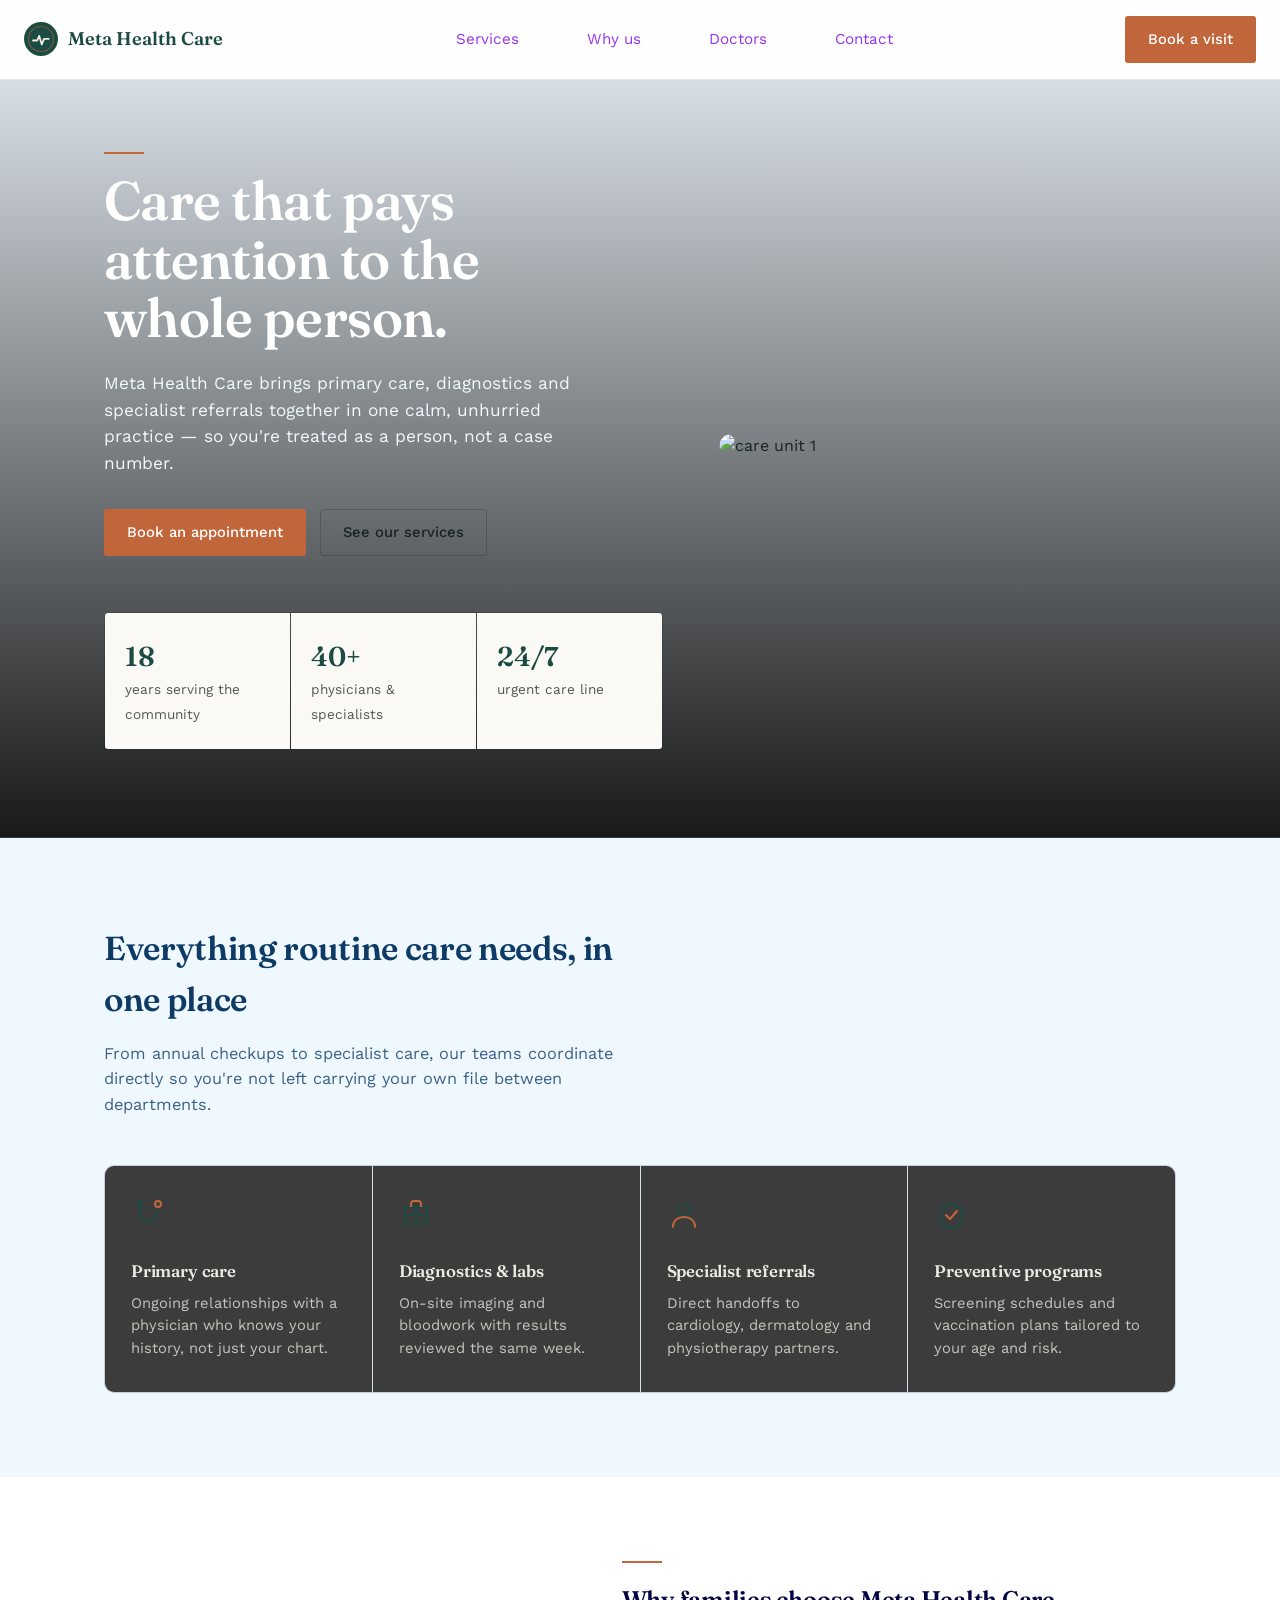
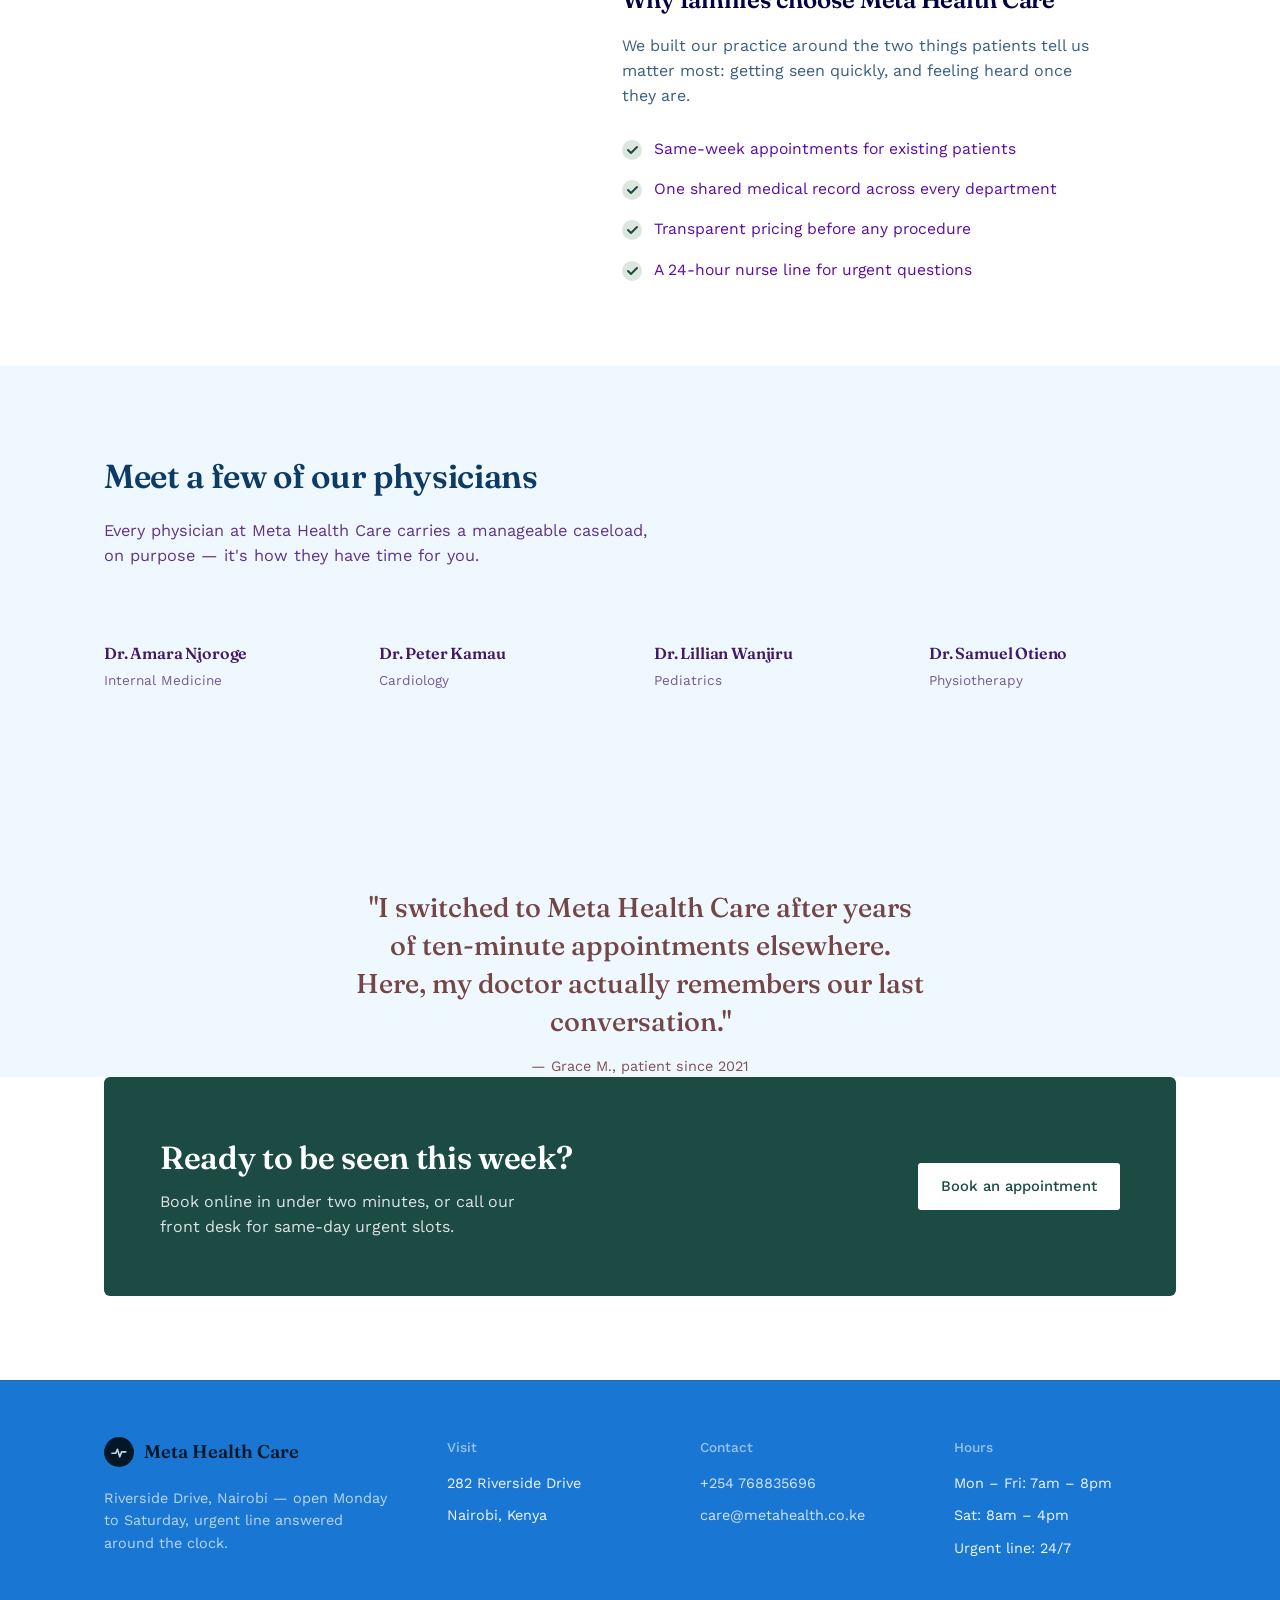
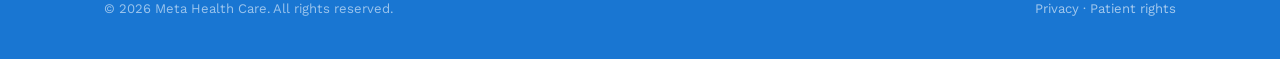
==== Index.html @ 143c92bd "Rename index.html to Index.html" ====
<!DOCTYPE html>
<html lang="en">
<head>
  <meta charset="UTF-8">
  <meta name="viewport" content="width=device-width, initial-scale=1.0">
  <title>Meta Health Care</title>

  <link rel="preconnect" href="https://fonts.googleapis.com">
<link rel="preconnect" href="https://fonts.gstatic.com" crossorigin>
<link href="https://fonts.googleapis.com/css2?family=Fraunces:opsz,wght@9..144,400;9..144,500;9..144,600&family=Work+Sans:wght@400;500;600&display=swap" rel="stylesheet">
<link rel="stylesheet" href="Meta.css">
<link rel="imaging" href="meta-images">
</head>


<body>
  
  <header>
  <div class="nav">
    <a class="brand" href="#top" aria-label="Meta Health Care home">
      <svg width="34" height="34" viewBox="0 0 34 34" fill="none" xmlns="http://www.w3.org/2000/svg">
        <circle cx="17" cy="17" r="17" fill="#1B4B43"/>
        <path d="M9 18.5h4.2l2-4.6 2.6 8.6 2.2-5.6h4.7" stroke="#F2EDE4" stroke-width="1.8" stroke-linecap="round" stroke-linejoin="round" fill="none"/>
        <circle cx="17" cy="17" r="12.5" stroke="#C1653B" stroke-width="1.2" opacity="0.55"/>
      </svg>
      <span>Meta Health Care</span>
    </a>
    <nav class="navlinks">
      <a href="#services">Services</a>
      <a href="#why">Why us</a>
      <a href="#doctors">Doctors</a>
      <a href="#contact">Contact</a>
    </nav>
    <a class="btn btn-primary" href="#contact">Book a visit</a>
    <button class="menu-btn" aria-label="Menu">
      <svg width="22" height="16" viewBox="0 0 22 16"><rect width="22" height="2" fill="currentColor"/><rect y="7" width="22" height="2" fill="currentColor"/><rect y="14" width="22" height="2" fill="currentColor"/></svg>
    </button>
  </div>
</header>
 
<main id="top">
 
  <section class="hero">
    <div class="wrap hero-grid">
      <div>
        <div class="eyebrow-line"></div>
        <h1>Care that pays attention to the whole person.</h1>
        <p style="color: aliceblue;" class="lede">Meta Health Care brings primary care, diagnostics and specialist referrals together in one calm, unhurried practice — so you're treated as a person, not a case number.</p>
        <div class="hero-actions">
          <a class="btn btn-primary" href="#contact">Book an appointment</a>
          <a class="btn btn-ghost" href="#services">See our services</a>
        </div>
        <div class="stat-strip">
          <div class="stat"><b>18</b><span>years serving the community</span></div>
          <div class="stat"><b>40+</b><span>physicians &amp; specialists</span></div>
          <div class="stat"><b>24/7</b><span>urgent care line</span></div>
        </div>
      </div>
      <div>
        <img style="height: 300px; 
        width: 450px; 
        object-fit: contain;
        border-radius: 50px;
        overflow: auto;
        object-fit: contain;" 
        src="meta-webp-images/webp/HC-2.webp" alt="care unit 1">
      </div>
      <!--
      <div class="hero-art">
        <svg viewBox="0 0 480 460" width="100%" xmlns="http://www.w3.org/2000/svg">
          <rect x="0" y="0" width="480" height="460" rx="8" fill="#DCE6DF"/>
          <circle cx="240" cy="180" r="110" fill="#1B4B43"/>
          <path d="M150 190h56l24-56 34 112 28-72h58" stroke="#F2EDE4" stroke-width="6" stroke-linecap="round" stroke-linejoin="round" fill="none"/>
          <circle cx="240" cy="180" r="150" stroke="#C1653B" stroke-width="2" fill="none" opacity="0.6"/>
          <g opacity="0.9">
            <rect x="70" y="330" width="150" height="90" rx="6" fill="#FBF9F5"/>
            <circle cx="100" cy="360" r="14" fill="#C1653B"/>
            <rect x="122" y="352" width="80" height="8" rx="4" fill="#1B4B43" opacity="0.7"/>
            <rect x="122" y="368" width="60" height="6" rx="3" fill="#1B4B43" opacity="0.4"/>
            <rect x="90" y="392" width="110" height="6" rx="3" fill="#1B4B43" opacity="0.25"/>
          </g>
          <g opacity="0.9">
            <rect x="250" y="300" width="160" height="120" rx="6" fill="#FBF9F5"/>
            <path d="M270 380l24-30 20 16 30-40 20 24" stroke="#1B4B43" stroke-width="4" fill="none" stroke-linecap="round" stroke-linejoin="round"/>
            <rect x="270" y="398" width="120" height="6" rx="3" fill="#1B4B43" opacity="0.3"/>
          </g>
        </svg>
        -->
      </div>
    </div>
  </section>
 
  <section id="services" class="band-sage">
    <div class="wrap">
      <div class="section-head">
        <h2 style="color: #0D3B66;">Everything routine care needs, in one place</h2>
        <p style="color: #0D3B66;">From annual checkups to specialist care, our teams coordinate directly so you're not left carrying your own file between departments.</p>
      </div>
      <div class="services-grid">
        <div class="service">
          <div class="icon"><svg width="34" height="34" viewBox="0 0 34 34" fill="none"><path d="M9 6v10a8 8 0 0016 0V6" stroke="#1B4B43" stroke-width="2" stroke-linecap="round"/><circle cx="27" cy="6" r="3" stroke="#C1653B" stroke-width="2"/><circle cx="9" cy="6" r="2" stroke="#1B4B43" stroke-width="2"/></svg></div>
          <h3>Primary care</h3>
          <p>Ongoing relationships with a physician who knows your history, not just your chart.</p>
        </div>
        <div class="service">
          <div class="icon"><svg width="34" height="34" viewBox="0 0 34 34" fill="none"><rect x="6" y="9" width="22" height="17" rx="2" stroke="#1B4B43" stroke-width="2"/><path d="M12 9V6a3 3 0 013-3h4a3 3 0 013 3v3" stroke="#C1653B" stroke-width="2"/><path d="M11 17h12M17 11v12" stroke="#1B4B43" stroke-width="2" stroke-linecap="round"/></svg></div>
          <h3>Diagnostics &amp; labs</h3>
          <p>On-site imaging and bloodwork with results reviewed the same week.</p>
        </div>
        <div class="service">
          <div class="icon"><svg width="34" height="34" viewBox="0 0 34 34" fill="none"><circle cx="17" cy="12" r="6" stroke="#1B4B43" stroke-width="2"/><path d="M6 29c0-6.6 5-10 11-10s11 3.4 11 10" stroke="#C1653B" stroke-width="2" stroke-linecap="round"/></svg></div>
          <h3>Specialist referrals</h3>
          <p>Direct handoffs to cardiology, dermatology and physiotherapy partners.</p>
        </div>
        <div class="service">
          <div class="icon"><svg width="34" height="34" viewBox="0 0 34 34" fill="none"><path d="M17 5c-7 5-11 5-11 5v9c0 7 5 10.5 11 11 6-.5 11-4 11-11v-9s-4 0-11-5z" stroke="#1B4B43" stroke-width="2" stroke-linejoin="round"/><path d="M12 17l4 4 7-8" stroke="#C1653B" stroke-width="2" stroke-linecap="round" stroke-linejoin="round"/></svg></div>
          <h3>Preventive programs</h3>
          <p>Screening schedules and vaccination plans tailored to your age and risk.</p>
        </div>
      </div>
    </div>
  </section>
 
  <section id="why" style="background-color: #fff;">
    <div class="wrap split">
      <div>
        <img style="border-radius: 50px;" src="meta-webp-images/webp/HC-7.webp" alt="">
        <!--
        <svg viewBox="0 0 360 420" width="100%" xmlns="http://www.w3.org/2000/svg">
          <rect width="360" height="420" rx="8" fill="#F2EDE4"/>
          <rect x="30" y="40" width="220" height="150" rx="6" fill="#1B4B43"/>
          <path d="M50 130h50l14-32 20 62 16-40h40" stroke="#F2EDE4" stroke-width="4" fill="none" stroke-linecap="round" stroke-linejoin="round"/>
          <rect x="90" y="220" width="240" height="150" rx="6" fill="#DCE6DF"/>
          <circle cx="140" cy="270" r="26" fill="#C1653B" opacity="0.85"/>
          <rect x="182" y="256" width="120" height="10" rx="5" fill="#1B4B43" opacity="0.6"/>
          <rect x="182" y="276" width="90" height="8" rx="4" fill="#1B4B43" opacity="0.35"/>
          <rect x="120" y="320" width="180" height="8" rx="4" fill="#1B4B43" opacity="0.25"/>
        </svg>
      -->
      </div>
      <div>
        <div class="eyebrow-line"></div>
        <h2 style="color: rgb(3, 3, 66);">Why families choose Meta Health Care</h2>
        <p style="opacity:.82; color:#0D3B66 ; max-width:48ch;">We built our practice around the two things patients tell us matter most: getting seen quickly, and feeling heard once they are.</p>
        <ul class="checklist">
          
          <li><svg width="20" height="20" viewBox="0 0 20 20"><circle cx="10" cy="10" r="10" fill="#DCE6DF"/><path d="M6 10l3 3 6-6" stroke="#1B4B43" stroke-width="2" fill="none" stroke-linecap="round" stroke-linejoin="round"/></svg> Same-week appointments for existing patients</li>
          <li><svg width="20" height="20" viewBox="0 0 20 20"><circle cx="10" cy="10" r="10" fill="#DCE6DF"/><path d="M6 10l3 3 6-6" stroke="#1B4B43" stroke-width="2" fill="none" stroke-linecap="round" stroke-linejoin="round"/></svg> One shared medical record across every department</li>
          <li><svg width="20" height="20" viewBox="0 0 20 20"><circle cx="10" cy="10" r="10" fill="#DCE6DF"/><path d="M6 10l3 3 6-6" stroke="#1B4B43" stroke-width="2" fill="none" stroke-linecap="round" stroke-linejoin="round"/></svg> Transparent pricing before any procedure</li>
          <li><svg width="20" height="20" viewBox="0 0 20 20"><circle cx="10" cy="10" r="10" fill="#DCE6DF"/><path d="M6 10l3 3 6-6" stroke="#1B4B43" stroke-width="2" fill="none" stroke-linecap="round" stroke-linejoin="round"/></svg> A 24-hour nurse line for urgent questions</li>
        </ul>
      </div>
    </div>
  </section>
 
  <section id="doctors" class="band-sage">
    <div class="wrap">
      <div class="section-head">
        <h2 style="color: #0D3B66;">Meet a few of our physicians</h2>
        <p style="color: rgb(57, 4, 107);">Every physician at Meta Health Care carries a manageable caseload, on purpose — it's how they have time for you.</p>
      </div>
      <div class="doctors-grid">
        <div class="doctor">
          <img src="meta-webp-images/webp/HC-3.webp" alt="">
          <!--
          <div class="portrait"><svg viewBox="0 0 200 250" width="100%" height="100%"><rect width="200" height="250" fill="#1B4B43"/><circle cx="100" cy="95" r="42" fill="#F2EDE4"/><path d="M40 250c0-45 27-70 60-70s60 25 60 70" fill="#F2EDE4"/></svg></div>
          -->
          <h3>Dr. Amara Njoroge</h3>
          <span>Internal Medicine</span>
        </div>
        <div class="doctor">
          <img src="meta-webp-images/webp/HC-4.webp" alt="">
          <!--
          <div class="portrait"><svg viewBox="0 0 200 250" width="100%" height="100%"><rect width="200" height="250" fill="#C1653B"/><circle cx="100" cy="95" r="42" fill="#F2EDE4"/><path d="M40 250c0-45 27-70 60-70s60 25 60 70" fill="#F2EDE4"/></svg></div>
          -->
          <h3>Dr. Peter Kamau</h3>
          <span>Cardiology</span>
        </div>
        <div class="doctor">
          <img src="meta-webp-images/webp/HC-5.webp" alt="">
          <!--
          <div class="portrait"><svg viewBox="0 0 200 250" width="100%" height="100%"><rect width="200" height="250" fill="#1B4B43"/><circle cx="100" cy="95" r="42" fill="#F2EDE4"/><path d="M40 250c0-45 27-70 60-70s60 25 60 70" fill="#F2EDE4"/></svg></div>
          -->
          <h3>Dr. Lillian Wanjiru</h3>
          <span>Pediatrics</span>
        </div>
        <div class="doctor">
          <img style="height: 168px;" src="meta-webp-images/webp/HC-6.webp" alt="">
          <!--
          <div class="portrait"><svg viewBox="0 0 200 250" width="100%" height="100%"><rect width="200" height="250" fill="#C1653B"/><circle cx="100" cy="95" r="42" fill="#F2EDE4"/><path d="M40 250c0-45 27-70 60-70s60 25 60 70" fill="#F2EDE4"/></svg></div>
          -->
          <h3>Dr. Samuel Otieno</h3>
          <span>Physiotherapy</span>
        </div>
      </div>
    </div>
  </section>
 
  <section style="height: 300px; background-color: aliceblue;">
    <div class="wrap quote">
      <p style="color: rgb(116, 70, 70);">"I switched to Meta Health Care after years of ten-minute appointments elsewhere. Here, my doctor actually remembers our last conversation."</p>
      <footer style="color: rgb(83, 28, 28);">— Grace M., patient since 2021</footer>
    </div>
  </section>
 
  <section style="padding-top:0; background-color: #fff;">
    <div class="wrap">
      <div class="cta-band">
        <div>
          <h2>Ready to be seen this week?</h2>
          <p>Book online in under two minutes, or call our front desk for same-day urgent slots.</p>
        </div>
        <a class="btn btn-primary" href="#contact" style="background:#fff; color:#1B4B43;">Book an appointment</a>
      </div>
    </div>
  </section>
 
</main>
 
<footer class="site" id="contact">
  <div class="wrap">
    <div class="foot-grid">
      <div>
        <a class="brand" href="#top" style="margin-bottom:12px; display:inline-flex;">
          <svg width="30" height="30" viewBox="0 0 34 34" fill="none"><circle cx="17" cy="17" r="17" fill="black"/><path d="M9 18.5h4.2l2-4.6 2.6 8.6 2.2-5.6h4.7" stroke="#F2EDE4" stroke-width="1.8" stroke-linecap="round" stroke-linejoin="round" fill="none"/></svg>
          <span style="color: black ;">Meta Health Care</span>
        </a>
        <p style="opacity:.75; color: aliceblue; max-width:32ch; margin:8px 0 0;">Riverside Drive, Nairobi — open Monday to Saturday, urgent line answered around the clock.</p>
      </div>
      <div>
        <h4 style="color: aliceblue;">Visit</h4>
        <ul style="color: aliceblue;">
          <li>282 Riverside Drive</li>
          <li>Nairobi, Kenya</li>
        </ul>
      </div>
      <div>
        <h4 style="color: aliceblue;">Contact</h4>
        <ul>
          <li><a href="tel:+254768835696">+254 768835696</a></li>
          <li><a href="mailto:care@metahealth.co.ke">care@metahealth.co.ke</a></li>
        </ul>
      </div>
      <div>
        <h4 style="color: aliceblue;">Hours</h4>
        <ul style="color: aliceblue;">
          <li>Mon – Fri: 7am – 8pm</li>
          <li>Sat: 8am – 4pm</li>
          <li>Urgent line: 24/7</li>
        </ul>
      </div>
    </div>
    <div class="foot-bottom">
      <span style="color: aliceblue">© 2026 Meta Health Care. All rights reserved.</span>
      <span>Privacy · Patient rights</span>
    </div>
  </div>
</footer>


</body>
</html>
---- Meta.css ----
:root{
    --pine:#1B4B43;
    --pine-dark:#123430;
    --sand:#F2EDE4;
    --sage:#DCE6DF;
    --clay:#C1653B;
    --ink:#172420;
    --paper:#FBF9F5;
    --bg:aliceblue;
    --band:#EAF4FB;
    padding-top: env(safe-area-inset-top, 0px);
    padding-bottom: env(safe-area-inset-bottom, 0px);
    box-sizing: border-box;
  }
  @media (prefers-color-scheme: dark){
    :root:not([data-theme="light"]){
      --paper:#12201D; --ink:#EDEAE2; --sand:#1A2B26; --sage:#22352F; --bg:#12201D; --band:#1A2B26;
    }
  }
  :root[data-theme="dark"]{
    --paper:#12201D; --ink:#EDEAE2; --sand:#1A2B26; --sage:#22352F; --bg:#12201D; --band:#1A2B26;
  }
  html{scroll-padding-top:70px; scroll-behavior:smooth;}
  *{box-sizing:border-box;}
  body{
    margin:0; background:var(--bg); color:var(--ink);
    font-family:"Work Sans", sans-serif; line-height:1.55;
    -webkit-font-smoothing:antialiased;
  }
  h1,h2,h3{font-family:"Fraunces", serif; font-weight:600; margin:0 0 .4em; letter-spacing:-0.01em;}
  a{color:inherit;}
  img,svg{max-width:100%;}
  .wrap{
    max-width:1120px; 
    margin:0 auto; 
    padding:0 24px;
    
  }
  .overflow-scroll{overflow-x:auto;}

  



 
  /* header */
  header{
    position:sticky; top:0; z-index:20;
    background:color-mix(in srgb, var(--paper) 88%, transparent);
    backdrop-filter:blur(8px);
    border-bottom:1px solid color-mix(in srgb, var(--ink) 8%, transparent);
  }
  .nav{
    display:flex; 
    align-items:center; 
    justify-content:space-between; 
    padding:16px 24px; 
    width:100%; 
    margin:0 auto;
    background-color: rgba(255,255,255,.9);
  }
  .brand{display:flex; align-items:center; gap:10px; text-decoration:none;}
  .brand span{font-family:"Fraunces", serif; font-weight:600; font-size:1.15rem; color:var(--pine);}
  :root[data-theme="dark"] .brand span{color:var(--ink);}
  @media (prefers-color-scheme:dark){
    :root:not([data-theme="light"]) .brand span{color:var(--ink);}
  }
  .navlinks{
    display:flex; 
    gap:28px; 
    font-size:.95rem;
    
    
  }
  .navlinks a{
    color: rgb(130, 14, 238);
    margin-right: 20px;
    margin-left: 20px;
    text-decoration:none; 
    opacity:.85; 
    transition:opacity .15s;}
  .navlinks a:hover{
    opacity:1;
    color: #C1653B;
    transition: .9s ease;
  }
  .btn{
    display:inline-block; padding:11px 22px; border-radius:3px; text-decoration:none;
    font-size:.92rem; font-weight:500; border:1px solid transparent; cursor:pointer;
  }
  .btn-primary{background:var(--clay); color:#fff;}
  .btn-primary:hover{background:color-mix(in srgb, var(--clay) 88%, black);}
  .btn-ghost{border-color:color-mix(in srgb, var(--ink) 25%, transparent);}
  .btn-ghost:hover{border-color:var(--ink);}
  .menu-btn{display:none; background:none; border:none; cursor:pointer;}
 
  /* hero */
  .hero{
    padding:72px 0 88px; 
    position:relative; 
    overflow:hidden;
    background-image:linear-gradient(
      to bottom, 
     rgba(0, 0, 0, 0.1), 
     rgba(0, 0, 0, 0.9) ),
     url(meta-webp-images/webp/HC-1.webp);
    background-repeat: no-repeat;
    background-position: center;
    background-size: cover; 
  }
  .hero-grid{display:grid; grid-template-columns:1.1fr .9fr; gap:56px; align-items:center;}
  .eyebrow-line{
    width:40px; 
    height:2px; 
    background:var(--clay); 
    margin-bottom:18px;
    color: aliceblue;
  }
  .hero h1{color:#fff; font-size:clamp(2.2rem, 4.4vw, 3.4rem); line-height:1.08; max-width:12ch;}
  .hero p.lede{
    font-size:1.08rem; 
    max-width:46ch; 
    color: #EDEAE2;
    margin:0 0 32px;
  }
  .hero-actions{display:flex; gap:14px; flex-wrap:wrap;}
  .hero-art{position:relative;}
  .stat-strip{
    display:grid; grid-template-columns:repeat(3,1fr); gap:1px;
    background:color-mix(in srgb, var(--ink) 10%, transparent);
    border:1px solid color-mix(in srgb, var(--ink) 10%, transparent);
    margin-top:56px; border-radius:4px; overflow:hidden;
  }
  .stat{background:var(--paper); padding:22px 20px;}
  .stat b{display:block; font-family:"Fraunces", serif; font-size:1.7rem; color:var(--pine); font-weight:600;}
  .stat span{font-size:.85rem; opacity:.75;}
 
  /* sections */
  section{padding:84px 0;}
  .section-head{max-width:56ch; margin-bottom:48px;}
  .section-head h2{font-size:clamp(1.6rem,2.6vw,2.1rem);}
  .section-head p{opacity:.8; font-size:1.02rem;}
  .band-sage{background-color:aliceblue;}
 
  .services-grid{display:grid; grid-template-columns:repeat(4,1fr); gap:1px; background:color-mix(in srgb, var(--ink) 10%, transparent); border:1px solid color-mix(in srgb, var(--ink) 10%, transparent); border-radius:10px; overflow:hidden;}
  .service{background:#3d3c3c; color:#EDEAE2; padding:32px 26px;}
  .service .icon{margin-bottom:18px;}
  .service h3{font-size:1.05rem; margin-bottom:8px;}
  .service p{font-size:.92rem; opacity:.78; margin:0;}
 
  .split{display:grid; grid-template-columns:.9fr 1.1fr; gap:64px; align-items:center;}
  .checklist{
    list-style:none; 
    margin:28px 0 0; 
    padding:0; 
    display:grid; 
    gap:16px;
    color: rgb(90, 11, 165);
  }
  .checklist li{display:flex; gap:12px; align-items:flex-start; font-size:.98rem;}
  .checklist svg{flex-shrink:0; margin-top:3px;}
 
  .doctors-grid{
    display:grid; 
    grid-template-columns:repeat(4,1fr); 
    gap:28px;
  }
  .doctor{
    text-align:left; 
    color: rgb(66, 24, 105);}
  .doctor .portrait{
    border-radius:4px; 
    margin-bottom:14px; 
    width:100%; 
    aspect-ratio:4/5; 
    overflow:hidden; 
    
    background:var(--sage);
  }
  .doctor h3{font-size:1rem; margin-bottom:2px;}
  .doctor span{
    font-size:.85rem; 
    opacity:.7;
  }
 
  .quote{max-width:62ch; margin:0 auto; text-align:center;}
  .quote p{font-family:"Fraunces", serif; font-size:clamp(1.3rem,2.4vw,1.7rem); font-weight:500; line-height:1.4; margin-bottom:15px; padding: 0;}
  .quote footer{font-size:.9rem; opacity:.75;}
 
  .cta-band{background:var(--pine); color:#fff; border-radius:6px; padding:56px; display:flex; align-items:center; justify-content:space-between; gap:32px; flex-wrap:wrap;}
  .cta-band h2{color:#fff; font-size:clamp(1.5rem,2.6vw,2rem); max-width:20ch; margin-bottom:8px;}
  .cta-band p{opacity:.85; margin:0; max-width:38ch;}
  .cta-band .btn-primary{background:var(--clay);}
 
  footer.site{color:#fff; padding:56px 0 40px; border-top:1px solid color-mix(in srgb, var(--ink) 10%, transparent); font-size:.9rem;
  background-color:#1976D2 ;}
  .foot-grid{display:grid; grid-template-columns:1.4fr 1fr 1fr 1fr; gap:32px; margin-bottom:40px;}
  .foot-grid h4{font-size:.85rem; margin:0 0 14px; opacity:.6; font-weight:500;}
  .foot-grid ul{list-style:none; color:#fff; margin:0; padding:0; display:grid; gap:10px;}
  .foot-grid a{text-decoration:none; opacity:.8;}
  .foot-grid a:hover{opacity:1;}
  .foot-bottom{display:flex; justify-content:space-between; opacity:.6; font-size:.82rem; flex-wrap:wrap; gap:8px;}
 
  @media (max-width:860px){
    .navlinks{display:none;}
    .menu-btn{display:block;}
    .hero-grid{grid-template-columns:1fr;}
    .stat-strip{grid-template-columns:1fr;}
    .services-grid{grid-template-columns:repeat(2,1fr);}
    .split{grid-template-columns:1fr; gap:36px;}
    .doctors-grid{grid-template-columns:repeat(2,1fr);}
    .cta-band{padding:36px 28px;}
    .foot-grid{grid-template-columns:1fr 1fr;}
  }
  @media (prefers-reduced-motion: reduce){ html{scroll-behavior:auto;} }
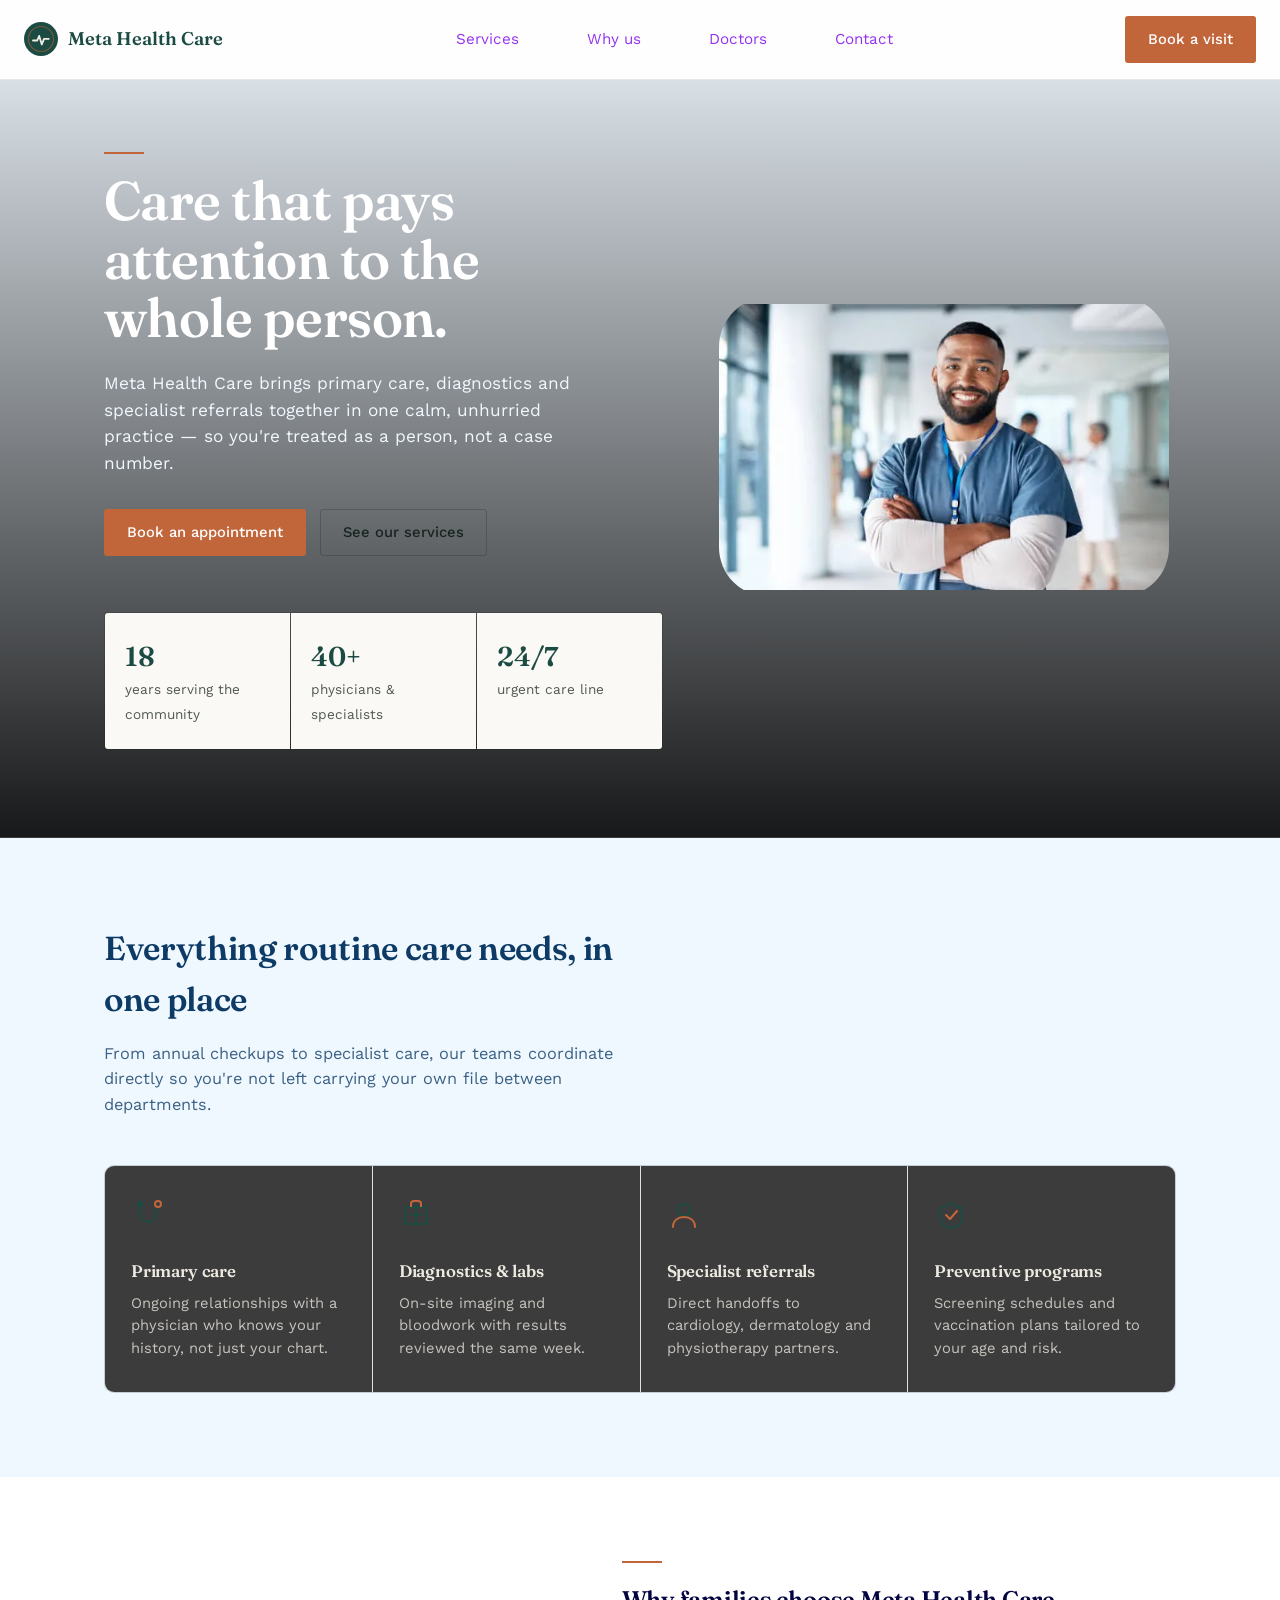
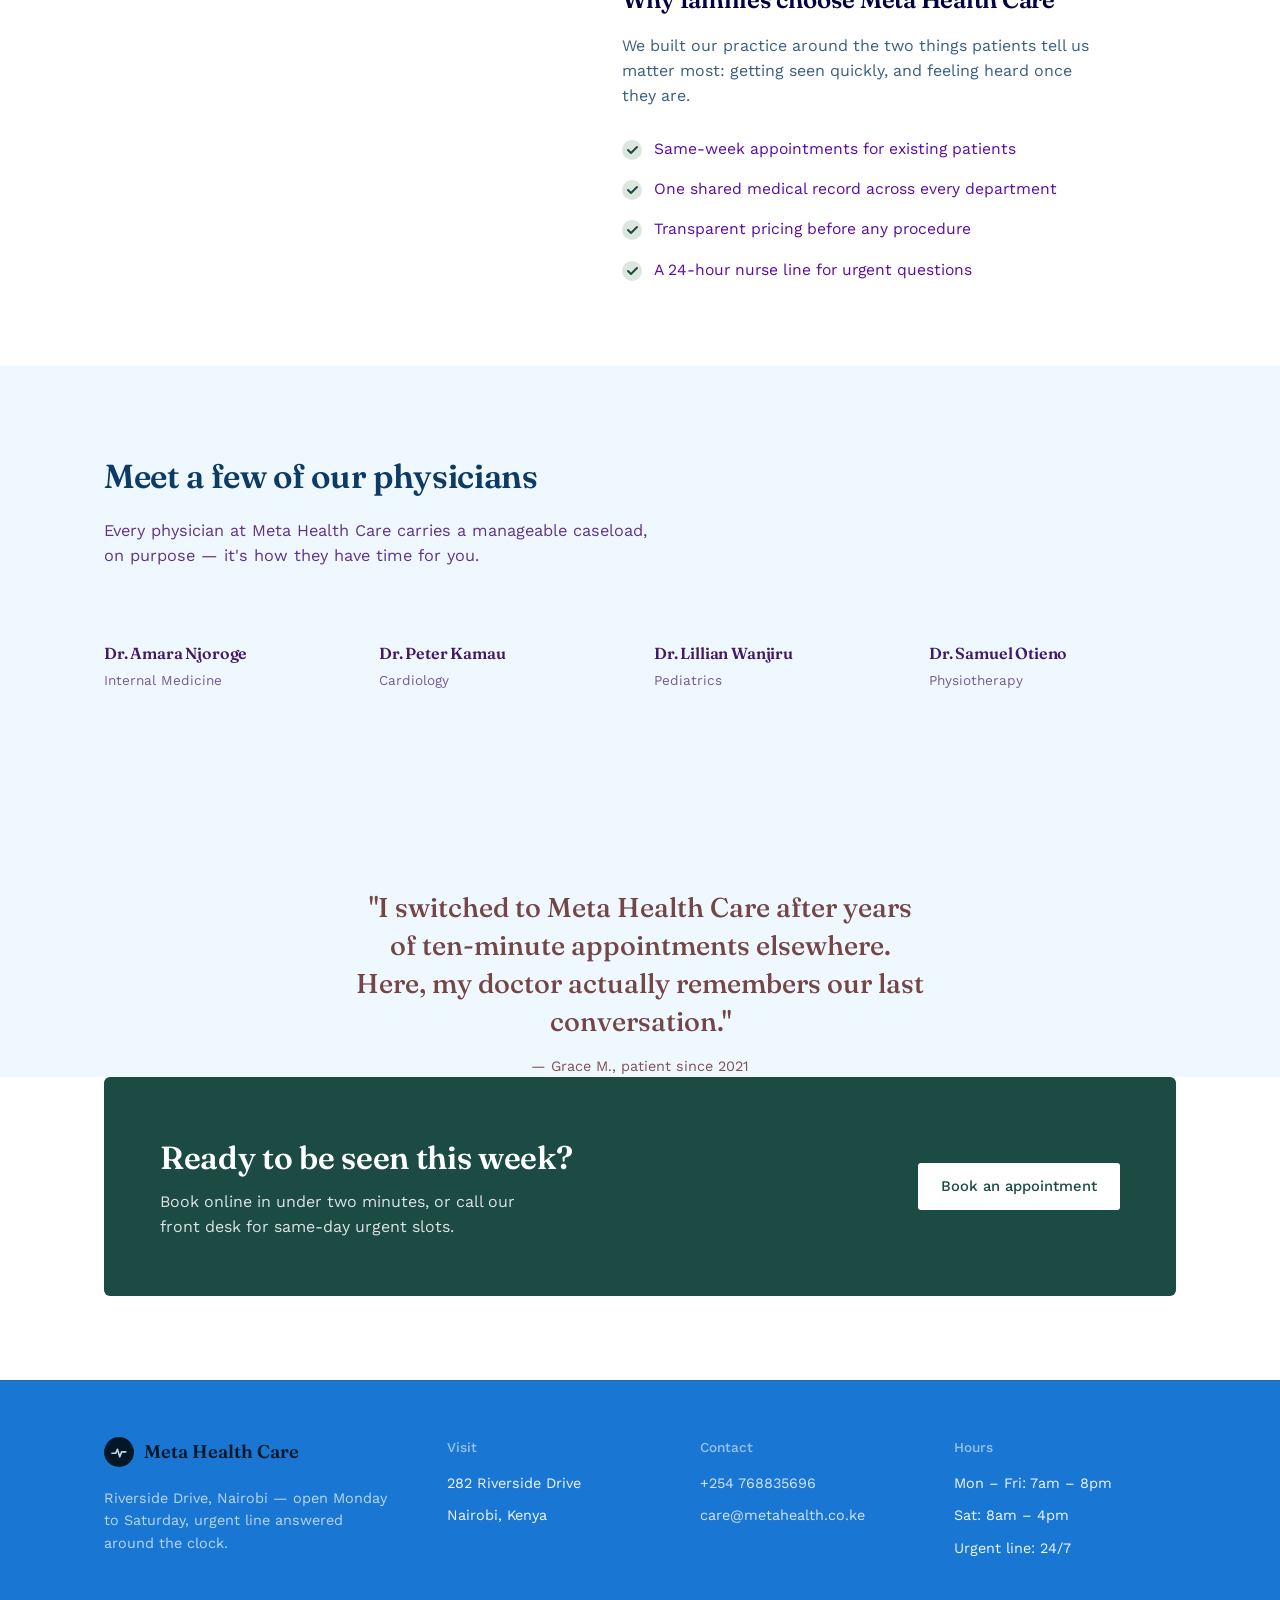
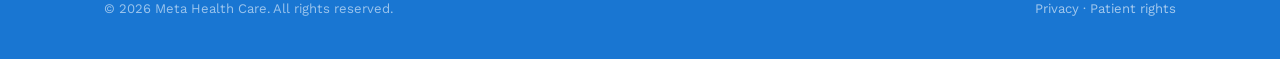
==== commit bd5bc681: "Update Index.html" ====
--- a/Index.html
+++ b/Index.html
@@ -63,7 +63,7 @@
         border-radius: 50px;
         overflow: auto;
         object-fit: contain;" 
-        src="meta-webp-images/webp/HC-2.webp" alt="care unit 1">
+        src="HC-2.webp" alt="care unit 1">
       </div>
       <!--
       <div class="hero-art">
